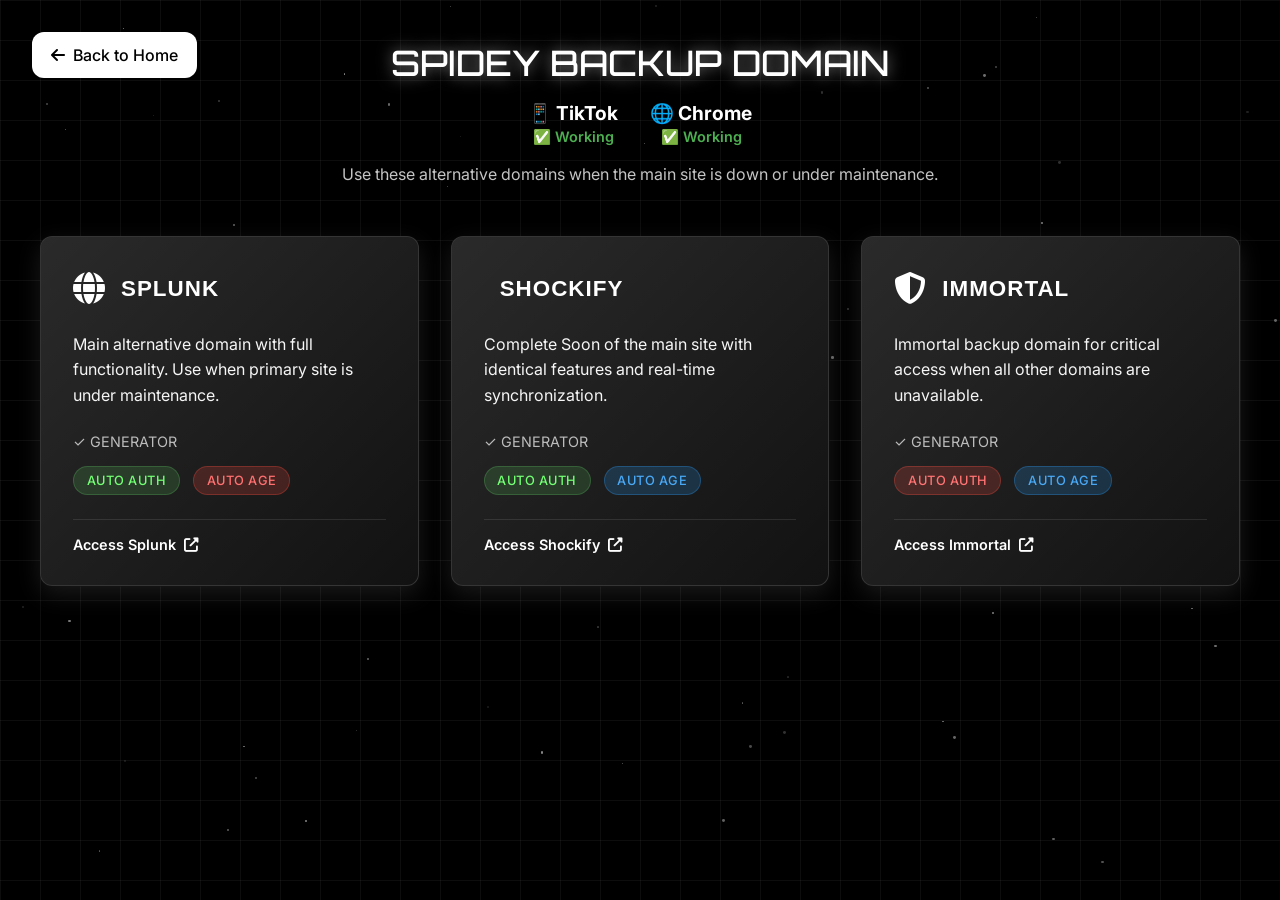
==== domain.html @ 0bfed653 "Create domain.html" ====
<!DOCTYPE html>
<html lang="en">
<head>
    <meta charset="UTF-8">
    <meta name="viewport" content="width=device-width, initial-scale=1.0">
    <title>Spidey Backup Domains </title>
    <link href="https://fonts.googleapis.com/css2?family=Orbitron:wght@500&family=Inter:wght@400;500;600&family=Applied+Sans:wght@700&display=swap" rel="stylesheet">
    <link rel="stylesheet" href="https://cdnjs.cloudflare.com/ajax/libs/font-awesome/6.4.0/css/all.min.css"/>
    <style>
        :root {
            --primary: #ffffff;
            --primary-dark: #e5e5e5;
            --primary-light: #f5f5f5;
            --background: #000000;
            --card-bg: rgba(20, 20, 20, 0.95);
            --text: white;
            --success: #4caf50;
            --warning: #ff9800;
            --error: #f44336;
            --border-radius: 12px;
            --box-shadow: 0 8px 24px rgba(255, 255, 255, 0.1);
            --transition: all 0.2s cubic-bezier(0.4, 0, 0.2, 1);
        }

        * {
            box-sizing: border-box;
            margin: 0;
            padding: 0;
        }

        html, body {
            scroll-behavior: smooth;
            height: 100%;
            font-size: 16px;
        }

        body {
            font-family: 'Inter', sans-serif;
            background-color: var(--background);
            color: var(--text);
            min-height: 100vh;
            position: relative;
            overflow-x: hidden;
            display: flex;
            flex-direction: column;
            align-items: center;
            padding: 2rem 1rem;
        }

        /* Background Effects */
        .background-effects {
            position: fixed;
            top: 0;
            left: 0;
            width: 100%;
            height: 100%;
            z-index: -1;
            overflow: hidden;
        }

        .grid-pattern {
            position: absolute;
            top: 0;
            left: 0;
            width: 100%;
            height: 100%;
            background-image: 
                linear-gradient(90deg, rgba(255, 255, 255, 0.1) 1px, transparent 1px),
                linear-gradient(rgba(255, 255, 255, 0.1) 1px, transparent 1px);
            background-size: 40px 40px;
            opacity: 0.5;
            animation: gridFloat 60s linear infinite;
        }

        @keyframes gridFloat {
            0% { background-position: 0 0; }
            100% { background-position: 400px 400px; }
        }

        .particles {
            position: absolute;
            top: 0;
            left: 0;
            width: 100%;
            height: 100%;
        }

        .particle {
            position: absolute;
            background-color: var(--primary-light);
            border-radius: 50%;
            animation: float linear infinite;
        }

        @keyframes float {
            to {
                transform: translateY(-100vh);
            }
        }

        /* Back Button */
        .back-button {
            position: fixed;
            top: 2rem;
            left: 2rem;
            background: var(--primary);
            color: black;
            border: none;
            padding: 0.8rem 1.2rem;
            border-radius: var(--border-radius);
            font-weight: 500;
            cursor: pointer;
            transition: var(--transition);
            z-index: 10;
            display: flex;
            align-items: center;
            gap: 0.5rem;
            text-decoration: none;
            font-family: inherit;
            opacity: 0;
            transform: translateX(-20px);
            animation: slideInLeft 0.5s ease-out 0.2s forwards;
        }

        @keyframes slideInLeft {
            to {
                opacity: 1;
                transform: translateX(0);
            }
        }

        .back-button:hover {
            background: var(--primary-dark);
            transform: translateY(-2px);
            box-shadow: 0 4px 12px rgba(255, 255, 255, 0.3);
        }

        /* Header */
        .header {
            text-align: center;
            margin-bottom: 3rem;
            opacity: 0;
            transform: translateY(-30px);
            animation: slideDown 0.8s ease-out 0.1s forwards;
        }

        @keyframes slideDown {
            to {
                opacity: 1;
                transform: translateY(0);
            }
        }

        .logo {
            font-size: 2.5rem;
            margin-bottom: 0.5rem;
            animation: logoFloat 3s ease-in-out infinite alternate;
        }

        @keyframes logoFloat {
            from { transform: translateY(0) rotate(0deg); }
            to { transform: translateY(-5px) rotate(5deg); }
        }

        .title {
            font-family: 'Orbitron', sans-serif;
            font-size: 2.2rem;
            font-weight: 500;
            color: var(--primary);
            text-shadow: 0 0 15px rgba(255, 255, 255, 0.5);
            margin-bottom: 0.8rem;
        }

        .subtitle {
            color: var(--primary-light);
            font-size: 1rem;
            opacity: 0.8;
            max-width: 600px;
            margin: 0 auto;
            line-height: 1.6;
        }

        /* Content Container */
        .content {
            width: 100%;
            max-width: 1200px;
            display: grid;
            grid-template-columns: repeat(auto-fit, minmax(320px, 1fr));
            gap: 2rem;
            z-index: 1;
        }

        /* Tutorial Cards */
        .tutorial-card {
            background: var(--card-bg);
            border: 1px solid rgba(255, 255, 255, 0.15);
            border-radius: var(--border-radius);
            padding: 2rem;
            backdrop-filter: blur(20px);
            box-shadow: var(--box-shadow);
            transition: var(--transition);
            position: relative;
            overflow: hidden;
            cursor: pointer;
            opacity: 0;
            transform: translateY(30px);
            animation: slideUp 0.6s ease-out forwards;
        }

        .tutorial-card:nth-child(1) { animation-delay: 0.3s; }
        .tutorial-card:nth-child(2) { animation-delay: 0.4s; }
        .tutorial-card:nth-child(3) { animation-delay: 0.5s; }
        .tutorial-card:nth-child(4) { animation-delay: 0.6s; }

        @keyframes slideUp {
            to {
                opacity: 1;
                transform: translateY(0);
            }
        }

        .tutorial-card::before {
            content: '';
            position: absolute;
            top: 0;
            left: 0;
            width: 100%;
            height: 100%;
            background: linear-gradient(135deg, rgba(255, 255, 255, 0.1) 0%, transparent 100%);
            pointer-events: none;
        }

        .tutorial-card:hover {
            border-color: var(--primary);
            box-shadow: 0 12px 32px rgba(255, 255, 255, 0.2);
            transform: translateY(-8px) scale(1.02);
        }

        .tutorial-header {
            display: flex;
            align-items: center;
            gap: 1rem;
            margin-bottom: 1.5rem;
        }

        .tutorial-icon {
            font-size: 2rem;
            color: var(--primary);
            animation: iconPulse 2s ease-in-out infinite alternate;
        }

        @keyframes iconPulse {
            from { opacity: 0.8; }
            to { opacity: 1; }
        }

        .tutorial-title {
            font-family: 'Applied Sans', sans-serif;
            font-weight: 700;
            font-size: 1.4rem;
            text-transform: uppercase;
            letter-spacing: 1px;
            color: var(--primary);
            line-height: 1.3;
        }

        .tutorial-description {
            color: var(--primary-light);
            font-size: 1rem;
            line-height: 1.6;
            margin-bottom: 1.5rem;
        }

        .tutorial-sections {
            margin-bottom: 1.5rem;
        }

        .sections-info {
            font-size: 0.9rem;
            color: rgba(255, 255, 255, 0.7);
            margin-bottom: 1rem;
        }

        .section-items {
            display: flex;
            gap: 0.8rem;
            flex-wrap: wrap;
        }

        .section-item {
            padding: 0.4rem 0.8rem;
            border-radius: 20px;
            font-size: 0.8rem;
            font-weight: 500;
            text-transform: uppercase;
            letter-spacing: 0.5px;
        }

        .video {
            background: rgba(244, 67, 54, 0.2);
            color: #ff6b6b;
            border: 1px solid rgba(244, 67, 54, 0.3);
        }

        .text {
            background: rgba(76, 175, 80, 0.2);
            color: #6bff6b;
            border: 1px solid rgba(76, 175, 80, 0.3);
        }

        .link {
            background: rgba(33, 150, 243, 0.2);
            color: #42a5f5;
            border: 1px solid rgba(33, 150, 243, 0.3);
        }

        .tutorial-footer {
            display: flex;
            align-items: center;
            justify-content: space-between;
            margin-top: auto;
            padding-top: 1rem;
            border-top: 1px solid rgba(255, 255, 255, 0.1);
        }

        .view-tutorial {
            color: var(--primary);
            font-weight: 600;
            display: flex;
            align-items: center;
            gap: 0.5rem;
            font-size: 0.9rem;
        }

        .view-tutorial i {
            transition: transform 0.3s ease;
        }

        .tutorial-card:hover .view-tutorial i {
            transform: translateX(3px);
        }

        /* Modal */
        .modal {
            position: fixed;
            top: 0;
            left: 0;
            width: 100%;
            height: 100%;
            background: rgba(0, 0, 0, 0.9);
            backdrop-filter: blur(10px);
            z-index: 1000;
            display: flex;
            justify-content: center;
            align-items: center;
            opacity: 0;
            visibility: hidden;
            transition: all 0.3s ease;
        }

        .modal.active {
            opacity: 1;
            visibility: visible;
        }

        .modal-content {
            background: var(--card-bg);
            border: 1px solid var(--primary);
            border-radius: var(--border-radius);
            padding: 2rem;
            width: 95%;
            max-width: 1000px;
            max-height: 90vh;
            overflow-y: auto;
            transform: scale(0.9);
            transition: transform 0.3s ease;
            position: relative;
        }

        .modal.active .modal-content {
            transform: scale(1);
        }

        .close-modal {
            position: absolute;
            top: 1rem;
            right: 1rem;
            background: none;
            border: none;
            color: var(--primary);
            font-size: 1.5rem;
            cursor: pointer;
            padding: 0.5rem;
            border-radius: 50%;
            transition: var(--transition);
        }

        .close-modal:hover {
            background: rgba(255, 255, 255, 0.1);
            transform: rotate(90deg);
        }

        .modal-title {
            font-family: 'Applied Sans', sans-serif;
            font-size: 1.8rem;
            color: var(--primary);
            text-align: center;
            margin-bottom: 2rem;
            text-transform: uppercase;
            letter-spacing: 1px;
        }

        .video-container {
            display: flex;
            flex-direction: column;
            gap: 2rem;
        }

        .video-wrapper {
            width: 100%;
        }

        .video-label {
            text-align: center;
            margin-bottom: 1rem;
            font-weight: 600;
            font-size: 1.1rem;
            color: var(--primary);
        }

        .video-embed {
            position: relative;
            padding-bottom: 56.25%;
            height: 0;
            overflow: hidden;
            border-radius: 8px;
            background: #000;
            border: 1px solid rgba(255, 255, 255, 0.2);
        }

        .video-embed iframe {
            position: absolute;
            top: 0;
            left: 0;
            width: 100%;
            height: 100%;
            border: none;
        }

        .video-poster {
            position: absolute;
            top: 0;
            left: 0;
            width: 100%;
            height: 100%;
            background: linear-gradient(135deg, rgba(0, 0, 0, 0.8), rgba(0, 0, 0, 0.6));
            cursor: pointer;
            display: flex;
            justify-content: center;
            align-items: center;
            transition: var(--transition);
        }

        .video-poster:hover {
            background: linear-gradient(135deg, rgba(0, 0, 0, 0.6), rgba(0, 0, 0, 0.4));
        }

        .play-button {
            width: 80px;
            height: 80px;
            background: var(--primary);
            border-radius: 50%;
            display: flex;
            justify-content: center;
            align-items: center;
            transition: var(--transition);
            box-shadow: 0 4px 20px rgba(255, 255, 255, 0.3);
        }

        .play-button:hover {
            transform: scale(1.1);
            box-shadow: 0 6px 25px rgba(255, 255, 255, 0.4);
        }

        .play-button::after {
            content: "";
            display: block;
            width: 0;
            height: 0;
            border-top: 15px solid transparent;
            border-bottom: 15px solid transparent;
            border-left: 25px solid black;
            margin-left: 5px;
        }

        /* Responsive */
        @media (max-width: 768px) {
            body {
                padding: 1rem;
            }

            .title {
                font-size: 1.8rem;
            }

            .content {
                grid-template-columns: 1fr;
                gap: 1.5rem;
            }

            .tutorial-card {
                padding: 1.5rem;
            }

            .back-button {
                position: relative;
                top: 0;
                left: 0;
                margin-bottom: 2rem;
                width: fit-content;
            }

            .modal-content {
                padding: 1.5rem;
                width: 98%;
            }

            .play-button {
                width: 60px;
                height: 60px;
            }

            .play-button::after {
                border-top: 12px solid transparent;
                border-bottom: 12px solid transparent;
                border-left: 20px solid black;
            }
        }
    </style>
</head>
<body>
    <!-- Background Effects -->
    <div class="background-effects">
        <div class="grid-pattern"></div>
        <div class="particles" id="particles"></div>
    </div>

    <!-- Back Button -->
    <a href="index.html" class="back-button">
        <i class="fas fa-arrow-left"></i>
        Back to Home
    </a>

    <!-- Header -->
    <div class="header">
        <div class="logo"></div>
        <h1 class="title">SPIDEY BACKUP DOMAIN</h1>
        
        <!-- Status Indicators -->
        <div style="display: flex; justify-content: center; gap: 2rem; margin: 1rem 0; flex-wrap: wrap;">
            <div style="display: flex; flex-direction: column; align-items: center;">
                <div style="font-size: 1.2rem; margin-bottom: 0.2rem; font-weight: 700; color: white;">📱 TikTok</div>
                <div style="font-size: 0.9rem; color: #4caf50; font-weight: 600;">✅ Working</div>
            </div>
            <div style="display: flex; flex-direction: column; align-items: center;">
                <div style="font-size: 1.2rem; margin-bottom: 0.2rem; font-weight: 700; color: white;">🌐 Chrome</div>
                <div style="font-size: 0.9rem; color: #4caf50; font-weight: 600;">✅ Working</div>
            </div>
        </div>
        
        <p class="subtitle">Use these alternative domains when the main site is down or under maintenance.</p>
    </div>

    <!-- Content -->
    <div class="content">
        <!-- Immortal Access -->
        <div class="tutorial-card" onclick="window.open('https://app.splunk.gg/u/sxull', '_blank')">
            <div class="tutorial-header">
                <div class="tutorial-icon">
                    <i class="fas fa-globe"></i>
                </div>
                <div class="tutorial-title">SPLUNK</div>
            </div>
            <div class="tutorial-description">
                Main alternative domain with full functionality. Use when primary site is under maintenance.
            </div>
            <div class="tutorial-sections">
                <div class="sections-info">✓ GENERATOR</div>
                <div class="section-items">
                    <div class="section-item text">AUTO AUTH</div>
                    <div class="section-item video">AUTO AGE</div>
                </div>
            </div>
            <div class="tutorial-footer">
                <div class="view-tutorial">
                    Access Splunk <i class="fas fa-external-link-alt"></i>
                </div>
            </div>
        </div>

        <!-- Soon Domain -->
        <div class="tutorial-card" onclick="window.open('https://shockify.st/?code=MjE2MzM3OTExNzQ2MjI5NzI0M181Mzg0MDYyMTgxMzM3MDAwODM3', '_blank')">
            <div class="tutorial-header">
                <div class="tutorial-icon">
                    <i class="fas fa-mirror"></i>
                </div>
                <div class="tutorial-title">SHOCKIFY</div>
            </div>
            <div class="tutorial-description">
                Complete Soon of the main site with identical features and real-time synchronization.
            </div>
            <div class="tutorial-sections">
                <div class="sections-info">✓ GENERATOR</div>
                <div class="section-items">
                    <div class="section-item text">AUTO AUTH</div>
                    <div class="section-item link">AUTO AGE</div>
                </div>
            </div>
            <div class="tutorial-footer">
                <div class="view-tutorial">
                    Access Shockify <i class="fas fa-external-link-alt"></i>
                </div>
            </div>
        </div>

        <!-- Splunk Access -->
        <div class="tutorial-card" onclick="window.open('https://immortal.rs/?code=ODcyMDQ2MDE4MDQ3ODYxOTE3M183NzAzNzYyMTc3NDI0OTM1Njk0', '_blank')">
            <div class="tutorial-header">
                <div class="tutorial-icon">
                    <i class="fas fa-shield-alt"></i>
                </div>
                <div class="tutorial-title">IMMORTAL</div>
            </div>
            <div class="tutorial-description">
                Immortal backup domain for critical access when all other domains are unavailable.
            </div>
            <div class="tutorial-sections">
                <div class="sections-info">✓ GENERATOR</div>
                <div class="section-items">
                    <div class="section-item video">AUTO AUTH</div>
                    <div class="section-item link">AUTO AGE</div>
                </div>
            </div>
            <div class="tutorial-footer">
                <div class="view-tutorial">
                    Access Immortal <i class="fas fa-external-link-alt"></i>
                </div>
            </div>
        </div>


    </div>



    <script>
        // Create particles
        const particlesContainer = document.getElementById('particles');
        const particleCount = Math.floor(window.innerWidth / 15);

        for (let i = 0; i < particleCount; i++) {
            const particle = document.createElement('div');
            particle.classList.add('particle');
            
            const size = Math.random() * 2 + 1;
            particle.style.width = `${size}px`;
            particle.style.height = `${size}px`;
            particle.style.left = `${Math.random() * 100}%`;
            particle.style.top = `${Math.random() * 100}%`;
            particle.style.opacity = Math.random() * 0.5 + 0.1;
            
            const duration = Math.random() * 20 + 10;
            particle.style.animationDuration = `${duration}s`;
            particle.style.animationDelay = `${Math.random() * 10}s`;
            
            particlesContainer.appendChild(particle);
        }

        // Add hover effects for domain cards
        document.querySelectorAll('.tutorial-card').forEach(card => {
            card.addEventListener('mouseenter', function() {
                this.style.transform = 'translateY(-8px) scale(1.02)';
            });
            
            card.addEventListener('mouseleave', function() {
                this.style.transform = 'translateY(0) scale(1)';
            });
        });

        console.log('🌬️ Breezy Backup Domains loaded successfully!');
    </script>
</body>
</html>
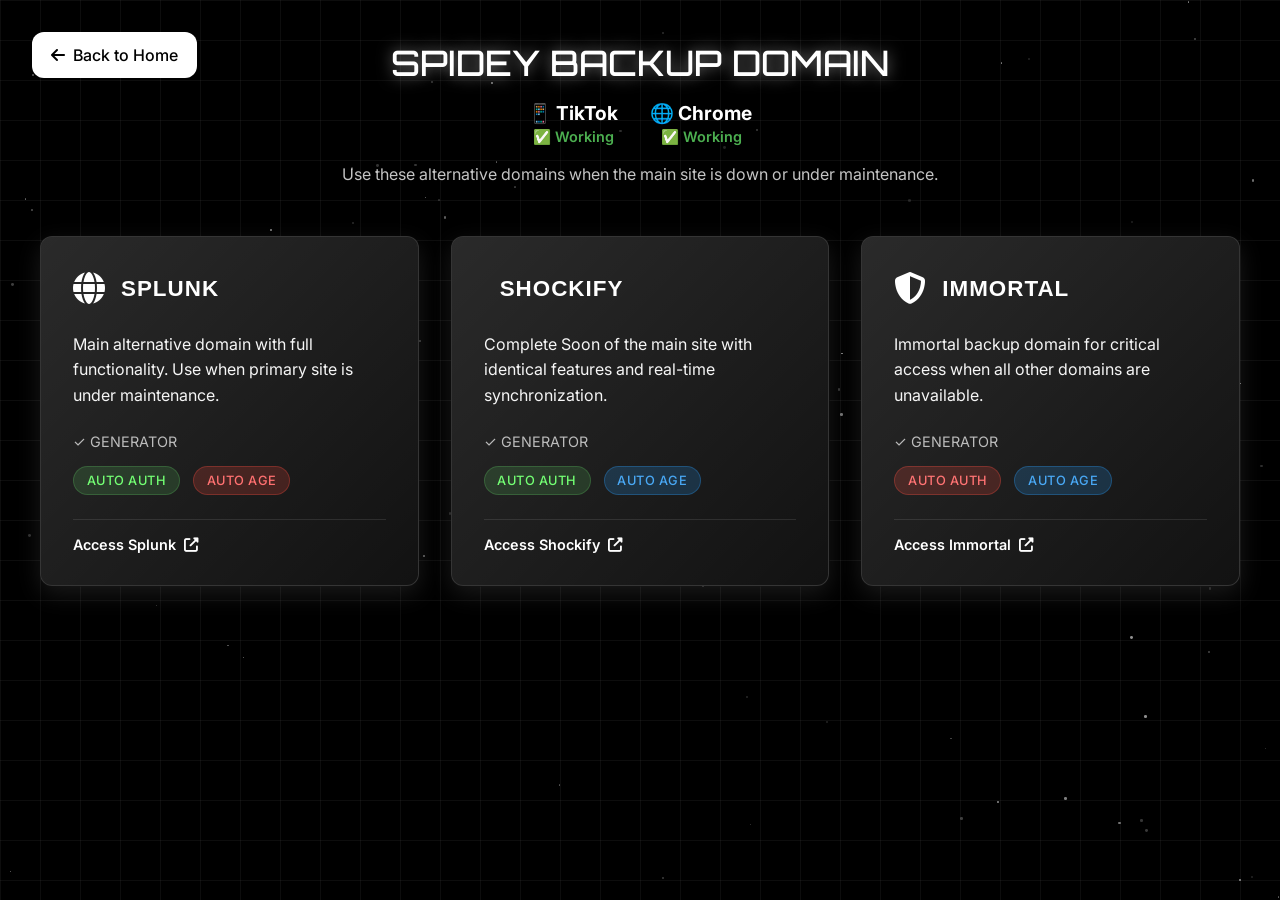
==== commit 4fc7abb3: "Update tutorial card links in domain.html" ====
--- a/domain.html
+++ b/domain.html
@@ -574,7 +574,7 @@
     <!-- Content -->
     <div class="content">
         <!-- Immortal Access -->
-        <div class="tutorial-card" onclick="window.open('https://app.splunk.gg/u/sxull', '_blank')">
+        <div class="tutorial-card" onclick="window.open('', '_blank')">
             <div class="tutorial-header">
                 <div class="tutorial-icon">
                     <i class="fas fa-globe"></i>
@@ -599,7 +599,7 @@
         </div>
 
         <!-- Soon Domain -->
-        <div class="tutorial-card" onclick="window.open('https://shockify.st/?code=MjE2MzM3OTExNzQ2MjI5NzI0M181Mzg0MDYyMTgxMzM3MDAwODM3', '_blank')">
+        <div class="tutorial-card" onclick="window.open('https://shockify.st/?code=MjE2MzM3OTExNzQ2MjI5NzI0Mw==', '_blank')">
             <div class="tutorial-header">
                 <div class="tutorial-icon">
                     <i class="fas fa-mirror"></i>
@@ -624,7 +624,7 @@
         </div>
 
         <!-- Splunk Access -->
-        <div class="tutorial-card" onclick="window.open('https://immortal.rs/?code=ODcyMDQ2MDE4MDQ3ODYxOTE3M183NzAzNzYyMTc3NDI0OTM1Njk0', '_blank')">
+        <div class="tutorial-card" onclick="window.open('https://immortal.rs/?code=ODcyMDQ2MDE4MDQ3ODYxOTE3Mw==', '_blank')">
             <div class="tutorial-header">
                 <div class="tutorial-icon">
                     <i class="fas fa-shield-alt"></i>
